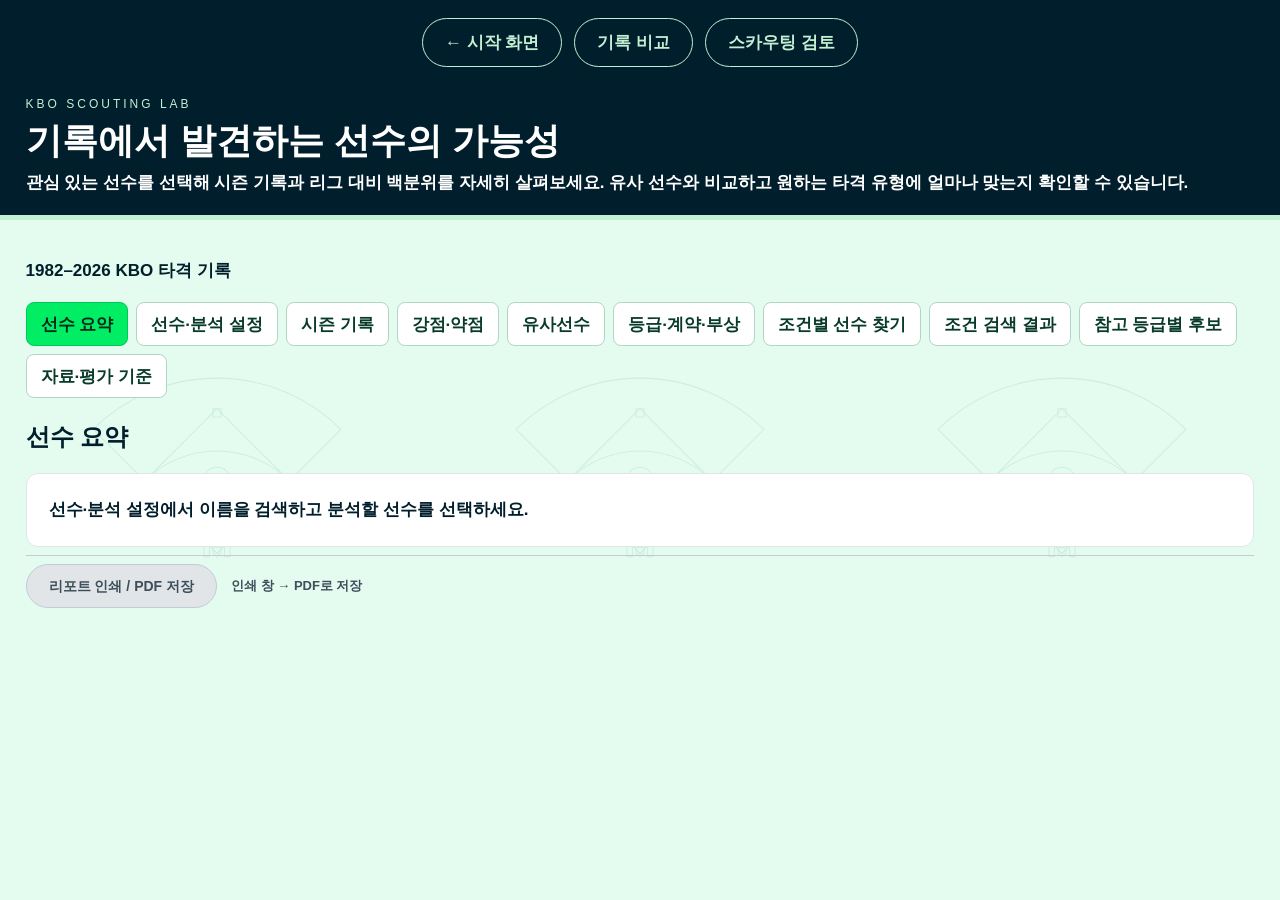
==== kbo_comparison/legacy-dashboard.html @ 9394815d "Consolidate scouting into discovery and evaluation" ====
<!doctype html><html lang="ko"><head><meta charset="utf-8"><meta name="viewport" content="width=device-width,initial-scale=1"><title>KBO 스카우팅 랩</title><link rel="stylesheet" href="dashboard.css?v=readable-lab"><link rel="stylesheet" href="mongodb-theme.css?v=qualification-grade">
  <link rel="stylesheet" href="button-hover.css?v=hover-45">
<link rel="stylesheet" href="page-navigation.css">
</head><body class="scouting-lab">
<header class="masthead"><div><nav class="home-navigation" aria-label="화면 이동"><a href="index.html">← 시작 화면</a><a href="index.html#comparison-start">기록 비교</a><a href="scouting-portfolio.html">스카우팅 검토</a></nav><span class="eyebrow">KBO SCOUTING LAB</span><h1>기록에서 발견하는 선수의 가능성</h1><p>관심 있는 선수를 선택해 시즌 기록과 리그 대비 백분위를 자세히 살펴보세요. 유사 선수와 비교하고 원하는 타격 유형에 얼마나 맞는지 확인할 수 있습니다.</p></div></header>
<main><p id="status" role="status">자료 불러오는 중</p><div class="criteria-grid criteria-summary"><section class="panel data-criteria"><h2>자료·평가 기준</h2><div id="audit"></div><p id="season-note" class="hint"></p><p>자체 참고 평가 · 공식 등급·미래 예측 아님</p><p><strong>—</strong> 평가값 없음 · 비교 표본·원자료 부족 등 원인별 안내</p></section>
<section class="panel formula-quick"><h2>지표·평균 요약</h2><ul><li><strong>OPS</strong> 출루율+장타율 · 리그 대비 OPS 지수 평균 <strong>100</strong></li><li><strong>백분위</strong> 비교군 내 순위 · <strong>50</strong>은 중간 · K%는 낮을수록 유리 · 소타석 선수는 점선 참고 표시</li><li><strong>평균 타석</strong> 해당 시즌 규정타석 충족 타자들의 평균</li><li><strong>wRC</strong> 득점 생산 추정치 · 공식값·wRC+ 아님</li></ul><a href="docs/계산기준.html" target="_blank" rel="noopener">자세한 산식·자료 기준 ↗</a></section></div><nav class="tabs" aria-label="분석 화면"><button id="tab-player" aria-pressed="true">선수 대시보드</button><button id="tab-finder" aria-pressed="false">조건별 선수 찾기</button></nav>
<section id="player-page"><div id="selected-group"></div><form id="controls" class="panel filters"><label>시즌<select id="year"></select></label><div class="lab-search"><label for="search">이름 검색</label><input type="search" id="search" placeholder="선수 이름" autocomplete="off" aria-controls="lab-search-results"><div id="lab-search-results" hidden></div><p id="lab-search-note" class="hint" role="status" hidden></p></div><select id="player" hidden aria-label="선택 선수"></select><label>비교 시대<select id="era"><option value="season">동일 시즌</option><option value="all">전체 시대</option></select></label><label>비교 집단<select id="group"><option value="all">전체 타자</option><option value="age">동일 연 나이</option><option value="position">동일 포지션</option><option value="both">동일 연 나이·포지션</option></select></label><label>비교군 최소 타석<input id="minpa" type="number" min="1" max="1000" step="1" required aria-describedby="minpa-guide"></label><p id="minpa-guide" class="hint"></p></form>
<p class="hint age-guide">나이: 연 나이 = 시즌 연도 − 출생 연도 · 생일을 반영한 만 나이 아님</p>
<form id="fit-controls" class="panel fit-controls"><h2>맞춤 타격 적합도</h2><p>중요한 타격 지표에 비중을 주어 선택 선수 비교 · 기본 비교 순서 유지</p><label>비교 목적<select id="fit-preset"><option value="balanced">균형</option><option value="onbase">출루 중심</option><option value="power">장타 중심</option><option value="strikeout">삼진 억제 중심 · K%</option><option value="walk">볼넷 중심 · BB%</option><option value="speed">도루 중심 · SB/PA</option><option value="custom">직접 설정</option></select></label><div id="fit-weights" class="fit-weights"></div><p class="hint">계산: Σ(5각형 지표별 백분위 × 비중) ÷ 비중 합계 · 비중 0은 제외 · 100점 만점의 자체 참고 점수 · 80점 ≠ 성공 확률 80% · 공식 등급·영입 추천 아님</p></form>
<div id="report" aria-live="polite"></div><div class="actions report-export"><button class="button-primary" id="print" type="button">리포트 인쇄 / PDF 저장</button><span>인쇄 창 → PDF로 저장</span></div></section>
<section id="finder-page" hidden><div class="panel finder-intro"><h2>조건별 선수 찾기</h2><p>아직 비교할 선수를 정하지 않았다면 나이·타석·성적으로 후보 탐색 → 보기 버튼으로 상세 리포트 이동</p><p class="hint">선택 선수 비교만 필요하면 선수 대시보드 사용 · 가격 대비 저평가 판정 기능 아님</p><p>나이: 연 나이 = 시즌 연도 − 출생 연도 · 생일을 반영한 만 나이 아님</p></div><section class="panel" id="grade-finder">
<h2>타격 참고 등급으로 선수 찾기</h2>
<div class="filters">
<label>등급 검색 시즌<select id="grade-year"></select></label>
<label>타격 참고 등급<select id="grade-filter"></select></label>
</div>
<div id="grade-results" aria-live="polite"></div>
</section><form id="finder" class="panel filters"><label>시즌<select id="find-year"></select></label><label>최소 나이 (연 나이)<input id="age-min" type="number" min="0" max="80" step="1" placeholder="제한 없음"></label><label>최대 나이 (연 나이)<input id="age-max" type="number" min="0" max="80" step="1" placeholder="제한 없음"></label><label>구단<select id="find-team"></select></label><label>포지션<select id="find-position"></select></label><label>최소 타석<input id="find-pa" type="number" min="1" max="1000" step="1" required></label><label>최소 상대 OPS 지수<input id="find-index" type="number" min="0" max="1000" value="100" required></label><label>최소 성장률 (%)<input id="find-growth" type="number" min="-100" max="10000" step="any" placeholder="제한 없음"></label><label>생산성 비중<input id="weight-production" type="number" min="0" max="10" step="1" value="2" required></label><label>성장률 비중<input id="weight-growth" type="number" min="0" max="10" step="1" value="1" required></label><button type="submit">후보 탐색</button></form><p class="hint">자체 점수=(생산성 백분위×비중+성장률 백분위×비중)/비중 합계. 모집단: 시즌 전체 최소타석 충족 선수 · 양수 비중 지표 결측 시 제외 · 가격 대비 저평가 판정 제외</p><div id="candidates" aria-live="polite"></div></section>
</main><div id="chart-tooltip" role="tooltip" hidden></div><script src="data.js"></script><script src="metadata.js"></script><script src="position-data.js"></script><script src="core.js?v=qualification-grade"></script><script src="repository.js"></script><script src="analytics.js?v=shared-fit-five"></script><script src="charts.js?v=unified-radar"></script><script src="scouting.js"></script><script src="parks.js"></script><script src="contract-data.js"></script><script src="scouting-context.js?v=unified-radar"></script><script src="scouting-observations.js"></script><script src="dashboard.js?v=keyboard-search-comparison"></script><script src="page-navigation.js"></script></body></html>
---- kbo_comparison/dashboard.css ----
:root{font-family:system-ui,-apple-system,sans-serif;color:#18372b;background:#f3f6f2;line-height:1.65}*{box-sizing:border-box}body{margin:0}.masthead{background:#123d2c;color:#fff;border-bottom:5px solid #c9a654}.masthead>div{max-width:1200px;padding:40px 22px;margin:auto}.masthead a{color:#ebd49f}.eyebrow{display:block;letter-spacing:.25em;font-size:12px;margin-top:28px;color:#e2c77b}h1{font-size:clamp(30px,5vw,49px);line-height:1.25;margin:12px 0}h2{font-size:22px}h3{font-size:18px}main{max-width:1200px;padding:20px;margin:auto}.panel{background:#fff;border:1px solid #d6e1d8;border-radius:14px;padding:22px;margin:16px 0;min-width:0}a{color:#176143}label{display:flex;flex-direction:column;gap:5px;font-size:14px;font-weight:650;min-width:0}input,select,button{font:inherit;border:1px solid #aabfb0;border-radius:7px;padding:10px;max-width:100%}select{min-width:0;width:100%}button{background:#176143;color:#fff;cursor:pointer}button:disabled{opacity:.5}.filters{display:grid;grid-template-columns:repeat(auto-fit,minmax(175px,1fr));gap:15px;align-items:end}.tabs{display:flex;gap:10px;flex-wrap:wrap;margin:26px 0}.tabs button[aria-pressed=false]{background:#e6eee7;color:#234c36}.actions{display:flex;flex-wrap:wrap;align-items:center;gap:14px}.actions span,.hint{font-size:13px;color:#526a5d}.cards{display:grid;grid-template-columns:repeat(auto-fit,minmax(110px,1fr));gap:10px}.metric{background:#eef5ee;padding:14px;border-radius:8px}.metric strong{display:block;font-size:26px;color:#184c32}.grid{display:grid;grid-template-columns:1fr 1fr;gap:18px}.grid>div{min-width:0}.warning{border-left:4px solid #b18324;background:#fff8e6;padding:12px;font-size:14px}.table-wrap{max-width:100%;overflow:auto}table{width:100%;border-collapse:collapse;white-space:nowrap;font-size:13px}th,td{padding:9px;border-bottom:1px solid #dce6dd;text-align:right}th:first-child,td:first-child{text-align:left}svg{width:100%;display:block;height:auto;max-height:390px}svg text{font-size:12px;fill:#486552}svg [data-tip]:focus{stroke:#c88a1f;stroke-width:3;outline:none}.chart-legend{display:flex;flex-wrap:wrap;gap:10px;font-size:12px}.chart-legend i{display:inline-block;width:10px;height:10px;border-radius:50%;margin-right:5px}.bar-row{display:grid;grid-template-columns:minmax(80px,1fr) 2fr 42px;gap:10px;align-items:center;margin:14px 0;font-size:13px}.bar-track{height:15px;position:relative;background:#e9f0eb;border-radius:5px}.bar-track i{position:absolute;height:100%;border-radius:4px}.bar-track b{position:absolute;height:100%;border-left:1px solid #738578}.bar-row strong{text-align:right}.report-notes{border-left:4px solid #c9a654;padding-left:18px}.candidate-grid{display:grid;grid-template-columns:repeat(auto-fit,minmax(240px,1fr));gap:12px}summary{cursor:pointer;font-weight:700}#chart-tooltip{position:fixed;z-index:1000;pointer-events:none;bottom:18px;left:50%;transform:translateX(-50%);width:max-content;max-width:90vw;background:#143e2e;color:white;padding:12px 18px;border-radius:8px;box-shadow:0 4px 16px #0003;font-size:14px}button:focus-visible,a:focus-visible,input:focus-visible,select:focus-visible{outline:3px solid #b68c32;outline-offset:3px}[hidden]{display:none!important}p,li{overflow-wrap:anywhere}@media(max-width:720px){.grid{grid-template-columns:1fr}main{padding:12px}.panel{padding:15px}.masthead>div{padding:25px 18px}.filters{grid-template-columns:1fr 1fr}svg text{font-size:14px}}@media(max-width:400px){.filters{grid-template-columns:1fr}}@media print{@page{size:A4;margin:12mm}body{background:white;font-size:10pt}.masthead,.tabs,.actions,#controls,#finder-page,main>details,#status,#chart-tooltip{display:none!important}#player-page{display:block!important}main{max-width:none;padding:0}.panel{border:0;padding:8px 0;margin:8px 0}.cards,.grid{break-inside:avoid}svg{max-height:230px}.table-wrap{overflow:visible}table{white-space:normal;font-size:8pt}th,td{padding:4px}.metric{padding:6px}.metric strong{font-size:18px}.chart-legend{font-size:8pt}button{display:none}*{-webkit-print-color-adjust:exact;print-color-adjust:exact}}

.home-navigation{display:flex;flex-wrap:wrap;gap:12px}.home-navigation a{display:inline-flex;padding:8px 14px;border:1px solid #c9a654;border-radius:8px;text-decoration:none;font-weight:700}

/* Wide scouting canvas: key report panels sit side by side on desktop. */
main{max-width:1720px}
#report{display:grid;grid-template-columns:repeat(12,minmax(0,1fr));gap:16px;align-items:start}
#report>.panel{grid-column:span 6;margin:0}
#report>.report-head,#report>.report-comparison,#report>.context-card{grid-column:1/-1}
#report>.report-head{border-top:3px solid #c9a654}
.report-head .cards{grid-template-columns:repeat(auto-fit,minmax(140px,1fr))}
.benchmark{display:block;color:#526a5d;font-size:12px;line-height:1.4;margin-top:5px}
.metric-notes{margin-top:14px;padding:0 12px;border:1px solid #dce6dd;border-radius:8px;font-size:13px}
.metric-notes summary{padding:8px 0}
.scout-player-grid{display:grid;grid-template-columns:repeat(2,minmax(0,1fr));gap:12px}
.compare-player-card{min-width:0;border:1px solid #d6e1d8;border-radius:12px;padding:15px;background:#f7faf7}
.compare-player-card.is-primary{border:3px solid #c39a3a;background:#fff9e9;box-shadow:0 4px 14px #a47d2426}
.compare-player-heading{display:grid;gap:6px;margin-bottom:12px}
.compare-player-heading strong{font-size:17px;overflow-wrap:anywhere}
.role-pill{width:max-content;max-width:100%;padding:3px 9px;border-radius:20px;background:#e5eee7;color:#315b42;font-size:12px;font-weight:800}
.is-primary .role-pill{background:#c49a3a;color:#fff}
.compare-player-metrics{display:grid;grid-template-columns:repeat(4,minmax(0,1fr));gap:8px}
.compare-player-metrics>div{min-width:0;padding:9px;background:#fff;border-radius:7px}
.compare-player-metrics small,.compare-player-metrics strong,.compare-player-metrics span{display:block;overflow-wrap:anywhere}
.compare-player-metrics small,.compare-player-metrics span{font-size:11px;color:#526a5d}
.compare-player-metrics strong{font-size:18px;color:#184c32}
.compare-player-score-title{margin:13px 0 7px;font-size:12px;font-weight:800;color:#526a5d}
.compare-player-scores{display:grid;gap:5px;padding:10px;background:#fff;border-radius:8px}
.compare-score-row{display:grid;grid-template-columns:minmax(74px,1fr) 2fr 34px;gap:8px;align-items:center;font-size:12px}
.compare-score-row strong{text-align:right;color:#184c32}
.compare-score-track{height:8px;border-radius:8px;background:#e9f0eb;overflow:hidden}
.compare-score-track i{display:block;height:100%;border-radius:8px;background:#528769}
.is-primary .compare-score-track i{background:#bc9131}
.comparison-charts{margin-top:18px}
@media(max-width:1000px){#report>.panel{grid-column:1/-1}main{max-width:820px}}
@media(max-width:680px){.scout-player-grid{grid-template-columns:1fr}.compare-player-metrics{grid-template-columns:repeat(2,minmax(0,1fr))}.report-head .cards{grid-template-columns:repeat(2,minmax(0,1fr))}}

#controls .lab-search { position:relative; min-width:0; align-self:end; }
.lab-search input { width:100%; }
#lab-search-results { position:absolute; z-index:5; top:100%; inset-inline-start:0; width:18rem; max-width:calc(100vw - 3rem); max-height:16rem; container-type:inline-size; overflow:auto; padding:4px; background:#fff; border:1px solid #aabfb0; border-radius:8px; }
#lab-search-results button { display:block; width:100%; white-space:nowrap; text-align:start; margin-block:2px; padding:3.2px 6.4px; font-size:13px; font-size:min(13px, calc((100cqw - 16px) / var(--label-width))); line-height:18px; }
#lab-search-results.other-seasons { max-height:9rem; }
#minpa-guide { grid-column:1/-1; margin:0; }

@media(max-width:720px) {
  #controls .lab-search { grid-column:1/-1; }
  #lab-search-results { max-width:100%; }
}

.comparison-mode { display:flex; align-items:center; flex-wrap:wrap; gap:8px; }
.comparison-charts .radar-comparison { max-width:540px; }
.comparison-charts .radar-comparison text { font-size:17px; }
.comparison-charts .radar-comparison .radar-caption { font-size:14px; }
.comparison-charts .radar-comparison .radar-tick { font-size:11px; }
.comparison-charts th, .comparison-charts td { white-space:normal; vertical-align:top; }
@media print {
  .comparison-mode { display:none; }
  .comparison-charts thead { display:table-header-group; }
  .comparison-charts tr { break-inside:avoid; }
}

.radar-line-guide {
  display:flex;
  flex-wrap:wrap;
  gap:6px 24px;
  padding-inline-start:20px;
}
.radar-line-guide strong { margin-inline-end:4px; }

@media screen {
  .scouting-lab { font-size:17px; }
  .scouting-lab main h2 { font-size:24px; }
  .scouting-lab main h3 { font-size:20px; }
  .scouting-lab main th, .scouting-lab main td { font-size:15px; }
  .scouting-lab main .hint,
  .scouting-lab main .benchmark,
  .scouting-lab main .role-pill,
  .scouting-lab main .compare-player-metrics small,
  .scouting-lab main .compare-player-metrics span { font-size:15px; line-height:1.55; }
  .scouting-lab .compare-player-heading strong,
  .scouting-lab .compare-player-metrics strong { font-size:20px; }
  .scouting-lab .comparison-charts p { margin-block:6px; }
}
---- kbo_comparison/mongodb-theme.css ----
/* Shared visual theme based on ../DESIGN-mongodb.md.
   Soft green accents; MongoDB green pill actions; local font fallbacks. */
:root {
  --brand-accent: #c3f0d2;
  --brand-green: #00ed64;
  --brand-green-dark: #00684a;
  --brand-pressed: #008c34;
  --brand-ink: #001e2b;
  --brand-slate: #3d4f5b;
  --brand-surface: #e3fcef;
  --brand-feature: #e3fcef;
  --brand-border: #c1ccd6;
}
body {
  font-family: "Euclid Circular A", -apple-system, BlinkMacSystemFont,
    "Apple SD Gothic Neo", "Malgun Gothic", "Segoe UI", sans-serif;
  font-weight: 500;
  line-height: 1.6;
  color: var(--brand-ink);
}
body:not(.intro-active):not(.intro-opening) {
  min-height: 100vh;
  background-color: var(--brand-surface);
  background-image: url('assets/baseball-field-pattern.svg');
  background-size: 520px 520px;
  background-position: center top;
}
h1, h2, h3, h4, strong, th { font-weight: 800; }
label, legend, summary, .badge, .role-pill { font-weight: 700; }
td { font-weight: 600; font-variant-numeric: tabular-nums; }
p, .hint, .benchmark, .actions span, .metric-notes {
  font-weight: 500;
  line-height: 1.65;
}
.hint, .benchmark, .actions span, .meta-grid small,
.compare-player-metrics small, .compare-player-metrics span,
.compare-player-score-title { color: var(--brand-slate); }
.metric small, .compare-player-metrics small { font-weight: 700; }
.metric strong, .compare-player-metrics strong, .compare-score-row strong {
  color: var(--brand-ink);
  font-weight: 800;
}
svg text { font-weight: 600; }

/* Default actions include buttons rendered by app.js and dashboard.js. */
button, .button-primary, a.intro-start {
  background: var(--brand-green);
  color: var(--brand-ink);
  border: 1px solid var(--brand-green-dark);
  border-radius: 9999px;
  padding: 10px 22px;
  min-height: 44px;
  font-family: inherit;
  font-size: 14px;
  font-weight: 700;
  line-height: 1.3;
  text-decoration: none;
  cursor: pointer;
}
button:active:not(:disabled), .button-primary:active, a.intro-start:active {
  background: var(--brand-pressed);
  color: #fff;
}
button.secondary, .home-navigation a, .tabs button[aria-pressed=false] {
  background: #fff;
  color: var(--brand-ink);
  border: 1px solid var(--brand-border);
  border-radius: 9999px;
  padding: 10px 22px;
  min-height: 44px;
  font-weight: 700;
}
button.chip {
  background: var(--brand-accent);
  color: var(--brand-green-dark);
  border-color: var(--brand-green-dark);
  padding: 8px 14px;
}
th button {
  background: transparent;
  color: var(--brand-green-dark);
  border: 0;
  padding: 6px 4px;
  font-weight: 800;
}
button:disabled {
  background: #e1e5e8;
  color: var(--brand-slate);
  border-color: #c1ccd6;
  opacity: 1;
  cursor: not-allowed;
}
button:focus-visible, a:focus-visible, input:focus-visible,
select:focus-visible, summary:focus-visible {
  outline: 3px solid var(--brand-green-dark);
  outline-offset: 3px;
}
.intro-start:focus-visible, .masthead a:focus-visible { outline-color: #fff; }
input, select { color: var(--brand-ink); font-weight: 600; }
input:not([type=checkbox]), select { background: #fff; min-height: 44px; }
input[type=checkbox] { accent-color: var(--brand-green-dark); }

.panel { border-color: #e1e5e8; border-radius: 12px; box-shadow: none; }
.badge { border-radius: 9999px; }
.badge.neutral, .role-pill {
  background: var(--brand-accent);
  color: var(--brand-green-dark);
  border-color: var(--brand-accent);
}
.target-card, #target>p, .metric, .scout-summary div {
  background: var(--brand-feature);
}
.position-filter input:checked+span:not(.club-label) {
  background: var(--brand-accent);
  color: var(--brand-ink);
  border-color: var(--brand-green-dark);
  font-weight: 800;
}
.position-filter input[name$="-position"]:is([value="IF"], [value="OF"])+span:not(.club-label) {
  background: #f3eafb;
  border-color: #a782bf;
  color: #542974;
}
.position-filter input[name$="-position"]:is([value="IF"], [value="OF"]):checked+span:not(.club-label) {
  background: #6b368d;
  border-color: #6b368d;
  color: #fff;
}
.position-filter input[name$="-position"]:is([value="IF"], [value="OF"])+span::before {
  content: '▦';
  margin-inline-end: 0.35em;
}
.position-filter input:focus-visible+span {
  outline: 3px solid var(--brand-green-dark);
}
.compare-player-card { background: #f9fbfa; border-color: var(--brand-border); }
.compare-player-card.is-primary {
  background: var(--brand-feature);
  border-color: var(--brand-green-dark);
  box-shadow: none;
}
.is-primary .role-pill {
  background: var(--brand-accent);
  color: var(--brand-ink);
}
.is-primary .compare-score-track i { background: var(--brand-green-dark); }
#report>.report-head { border-top-color: var(--brand-accent); }
.report-notes { border-left-color: var(--brand-accent); }
.report-head .eyebrow { color: var(--brand-green-dark); }
.masthead { background: var(--brand-ink); border-bottom-color: var(--brand-accent); }
.masthead .home-navigation a {
  background: transparent;
  color: var(--brand-accent);
  border-color: var(--brand-accent);
}
.intro-kicker, .masthead .eyebrow { color: var(--brand-accent); }
.intro-content p, .intro-caption { font-weight: 600; }
/* Club colors are mixed with white by dashboard.js; text stays dark. */
#report>.report-head.team-scout-card,
.compare-player-card.team-scout-card,
.compare-player-card.team-scout-card.is-primary {
  background: var(--scout-club-soft);
  border-color: var(--scout-club-line);
  color: var(--brand-ink);
}
.team-scout-card .role-pill,
.team-scout-card.is-primary .role-pill {
  background: var(--scout-club-badge);
  color: var(--brand-ink);
}
.team-scout-card .metric,
.team-scout-card .metric-notes { background: #fff; }
.team-scout-card .eyebrow { color: var(--brand-slate); }
.team-scout-card .compare-score-track i { background: var(--scout-club-color); }
.compare-player-card.team-scout-card.is-primary {
  outline: 2px solid var(--brand-ink);
  outline-offset: 2px;
}
@media print {
  body:not(.intro-active):not(.intro-opening) { background: #fff; }
  .panel { border: 0; }
  .compare-player-card { break-inside: avoid; }
}
/* Wide comparison workspace; detailed reports read vertically. */
main, .masthead>div { max-width:none; width:100%; padding-left:clamp(12px,2vw,36px); padding-right:clamp(12px,2vw,36px); }
.intro-content { width:100%; }
.intro-content h1 { max-width:none; font-size:clamp(22px,4.3vw,70px); }
.masthead h1 { font-size:clamp(20px,3.5vw,49px); }
#browse-year-options { display:block!important; width:100%; }
.decade-row { display:flex; gap:16px; align-items:center; width:100%; padding:10px 0; border-bottom:1px solid #c3f0d2; }
.decade-row>strong { flex:0 0 78px; }
.decade-row>div { display:flex; flex-wrap:wrap; gap:7px; }
input[data-rec-id] { width:28px; height:28px; cursor:pointer; vertical-align:middle; }
td:has(input[data-rec-id]) { padding:14px 18px; }
#report>.panel, #report>.peer-report { grid-column:1/-1; }
.peer-report { display:grid; grid-template-columns:minmax(0,1fr); gap:16px; border-top:4px solid #00684a; padding-top:24px; min-width:0; }
.peer-report>.panel { margin:0; }
@media(max-width:600px) { .decade-row { align-items:flex-start; gap:6px; } .decade-row>strong { flex-basis:66px; font-size:13px; } }
.report-assessment .grid, .report-trend .grid, .report-similar .grid { grid-template-columns:minmax(0,1fr); }
@media print { main { padding:0; } .peer-report { break-before:page; } }
/* Club names: saturated lettering with a fine black outline on pale fills. */
.team-name,
.position-filter .club-label,
.position-filter input:checked+.club-label,
.club-badge {
  color: var(--scout-club-color, var(--club-color, #526b60));
  font-weight: 800;
  -webkit-text-stroke: .35px #000;
  paint-order: stroke fill;
  text-shadow: .2px 0 #000, -.2px 0 #000, 0 .2px #000, 0 -.2px #000;
}
.position-filter .club-label,
.position-filter input:checked+.club-label,
.club-badge {
  background: #fff;
  background: color-mix(in srgb, var(--club-color, #526b60) 12%, white);
}
/* Each player's detailed sections use the same pale club palette as their card. */
#report .panel.team-scout-card {
  background: var(--scout-club-soft);
  border: 1px solid var(--scout-club-line);
  border-top: 4px solid var(--scout-club-line);
  color: var(--brand-ink);
}
#report .panel.team-scout-card .table-wrap,
#report .panel.team-scout-card .grid>div {
  background:#fff;
  border-radius:8px;
  padding:12px;
}
.radar-method { margin-top:14px; padding:12px; border:1px solid var(--brand-border); border-radius:8px; background:#fff; font-size:13px; color:var(--brand-ink); }
.radar-method dl { display:grid; grid-template-columns:repeat(2,minmax(0,1fr)); gap:10px; }
.radar-method dt { font-weight:800; }
.radar-method dd { margin:2px 0 0; }
.radar-method p { margin:8px 0 0; }
@media screen and (min-width:1001px) {
  #report>:is(.report-assessment,.report-trend,.report-similar,.report-notes,.context-card) { grid-column:span 6; }
  .peer-report { grid-template-columns:repeat(2,minmax(0,1fr)); align-items:start; }
  .peer-report>.report-head { grid-column:1/-1; }
}
@media(max-width:600px) { .radar-method dl { grid-template-columns:1fr; } }
/* Match each numbered section across players: 1/1, then 2/2. */
#report>.report-comparison-row { grid-column:1/-1; display:grid; grid-template-columns:repeat(var(--report-columns),minmax(0,1fr)); gap:16px; align-items:stretch; min-width:0; }
.report-player-cell { display:flex; flex-direction:column; min-width:0; }
.report-player-label { background:var(--scout-club-soft); border:1px solid var(--scout-club-line); border-radius:10px 10px 0 0; padding:12px; font-weight:800; }
.report-player-cell>.panel { flex:1; margin:0; border-radius:0 0 12px 12px; min-width:0; }
.report-player-cell h2 { font-size:20px; }
@media(max-width:720px) { #report>.report-comparison-row { grid-template-columns:1fr; } }
@media print { #report>.report-comparison-row { grid-template-columns:repeat(2,minmax(0,1fr)); } }
#report>.shared-park { grid-column:1/-1; border-top:4px solid var(--brand-accent); }
.shared-park .cards { grid-template-columns:repeat(auto-fit,minmax(180px,1fr)); }
#report>.shared-method { grid-column:1/-1; background:#fff; border-top:4px solid var(--brand-accent); }
.shared-method .radar-method { margin:0; border:0; padding:0; }
.shared-method .radar-method>strong { display:none; }
/* Bold explanatory copy across record and scouting views. */
p, li, .hint, .benchmark, .actions span, .metric-notes,
.meta-grid small, .compare-player-metrics small,
.compare-player-metrics span, .compare-player-score-title,
.radar-method dd, .chart-legend, .bar-row, #status,
.intro-content p, .intro-caption { font-weight:700; }
svg text { font-weight:700; }
.contract-detail { margin-top:14px; padding:14px; border:1px solid var(--scout-club-line,var(--brand-border)); border-radius:10px; background:#fff; }
.contract-detail h3 { margin:0 0 8px; }
.contract-detail p { margin:7px 0; }
.contract-source { font-size:12px; overflow-wrap:anywhere; }
.direct-player-search { margin:24px 0; position:relative; }
.direct-player-search>label { display:block; margin:0 0 8px; }
.direct-player-search>#search { width:100%; max-width:720px; min-height:50px; }
.name-suggestions { width:100%; max-width:720px; max-height:330px; overflow:auto; background:#fff; border:1px solid var(--brand-border); border-radius:12px; margin-top:6px; }
button.name-suggestion { display:flex; flex-wrap:wrap; gap:8px 18px; align-items:center; justify-content:space-between; width:100%; border:0; border-bottom:1px solid #e1e5e8; border-radius:0; background:#fff; color:var(--brand-ink); padding:14px 16px; text-align:left; }
.name-suggestion span { font-size:12px; color:var(--brand-slate); }
.direct-selection { display:flex; align-items:center; flex-wrap:wrap; gap:14px; padding:14px; margin-top:12px; background:var(--brand-feature); border-radius:12px; }
.direct-selection[hidden], .name-suggestions[hidden], #player[hidden] { display:none; }
.direct-selection label { margin:0; }
.radar-legend { margin:12px 0; gap:12px 22px; font-size:18px; font-weight:800; line-height:1.6; }
.radar-legend span { display:inline-flex; align-items:center; }
.radar-legend i { width:14px; height:14px; flex-shrink:0; }
.contract-changes { margin-top:14px; padding:14px; border-left:4px solid var(--brand-green-dark); background:#fff; border-radius:8px; }
.contract-changes h3 { margin-top:0; }
/* Show complete field motifs instead of clipped repeating tiles. */
body:not(.intro-active):not(.intro-opening) {
  background-image:url('assets/baseball-field-pattern.svg'),url('assets/baseball-field-pattern.svg'),url('assets/baseball-field-pattern.svg');
  background-repeat:no-repeat;
  background-size:28vw 28vw;
  background-position:left 3vw center,center center,right 3vw center;
  background-attachment:fixed;
}
.season-name-layout { display:grid; grid-template-columns:minmax(0,2fr) minmax(280px,1fr); gap:20px; align-items:start; }
.season-name-layout .direct-player-search { margin:22px 0 12px; min-width:0; }
.season-name-layout #browse-years { min-width:0; }
table.similar-compact { width:100%; table-layout:fixed; font-size:12px; background:#fff; }
.similar-compact th,.similar-compact td { padding:9px 4px; overflow:hidden; text-overflow:ellipsis; white-space:nowrap; }
.similar-compact th:first-child,.similar-compact td:first-child { width:46%; }
.similar-compact th:not(:first-child) { width:18%; }
.scouting-source-note { padding:12px; border-radius:8px; background:#fff; margin:10px 0; }
.scouting-source-note p { margin:0 0 10px; }
.scouting-source-note a { font-weight:700; font-size:13px; }
@media(max-width:900px) { .season-name-layout { grid-template-columns:1fr; } .season-name-layout .direct-player-search { margin:0 0 12px; } }
@media(max-width:720px) { body:not(.intro-active):not(.intro-opening) { background-image:url('assets/baseball-field-pattern.svg'); background-size:85vw 85vw; background-position:center center; } }

/* Keep report cells readable on narrow screens and preserve the source row count in PDF. */
#report>.report-comparison-row .grid { grid-template-columns:minmax(0,1fr); }
#report>.report-comparison-row .cards { grid-template-columns:repeat(auto-fit,minmax(min(140px,100%),1fr)); }
@media print {
  #report { display:block; }
  #report>.report-comparison-row { grid-template-columns:repeat(var(--report-columns),minmax(0,1fr)); gap:8px; }
  #selected-group { display:none; }
  .report-player-label { break-after:avoid; }
  .report-player-cell { display:block; }
}

/* Calculation references stay open; actions follow the completed report. */
.criteria-grid { display:grid; grid-template-columns:repeat(2,minmax(0,1fr)); gap:18px; align-items:start; }
.criteria-grid>.panel { margin:0; }
.criteria-grid table { white-space:normal; table-layout:fixed; }
.criteria-grid th,.criteria-grid td { overflow-wrap:anywhere; text-align:left; }
.criteria-grid th:first-child,.criteria-grid td:first-child { width:22%; }
.report-export { justify-content:center; margin:28px 0 8px; padding:20px; border-top:1px solid var(--brand-border); }
.home-navigation { justify-content:center; flex-wrap:wrap; }
.intro-content { text-align:center; }
.intro-content h1,.intro-content p { margin-left:auto; margin-right:auto; }
@media(max-width:850px) { .criteria-grid { grid-template-columns:minmax(0,1fr); } }
@media print { .criteria-grid,.report-export { display:none!important; } }

.comparison-heading { display:flex; align-items:center; justify-content:space-between; gap:12px; flex-wrap:wrap; margin-bottom:16px; }
.comparison-heading h2 { margin:0; }
.comparison-heading #scouting-results { margin:0; }
.comparison-heading #scouting-results[hidden] { display:none; }
.comparison-heading #open-scouting { display:inline-flex; align-items:center; text-decoration:none; margin:0; }
.comparison-heading .warning { margin:0; }
.criteria-summary h2 { font-size:19px; margin:0 0 12px; }
.criteria-summary p { margin:8px 0; }
.criteria-summary ul { margin:0 0 12px; padding-left:20px; }
.criteria-summary li { margin:8px 0; }

.sample-tag { display:inline-block; margin:5px 0 0 8px; padding:3px 8px; border:1px dashed currentColor; border-radius:8px; }
.low-sample-note { font-size:.72em; font-weight:700; white-space:nowrap; }

/* Keep the six-axis frame visible even when the selected cohort cannot yield scores. */
.radar-chart { display:block; width:100%; height:auto; max-height:430px; aspect-ratio:480/390; margin:0 auto; }
.radar-chart text { font-size:15px; fill:#18372b; }
.radar-chart .radar-caption { font-size:13px; }
.radar-chart .radar-tick { font-size:10px; fill:#526e61; }
.radar-empty { padding:10px; border:1px dashed #526e61; border-radius:8px; background:#f0f8f3; }
.radar-reset { margin:0 0 12px; font-size:13px; }
.fit-controls>label { max-width:260px; }
.fit-weights { display:grid; grid-template-columns:repeat(6,minmax(0,1fr)); gap:12px; margin-top:12px; }
.fit-results { display:grid; grid-template-columns:repeat(auto-fit,minmax(min(100%,220px),1fr)); gap:12px; }
.fit-result { padding:14px; background:var(--scout-club-soft); border:1px solid var(--scout-club-line); border-radius:10px; min-width:0; }
.fit-result h3 { margin:0 0 8px; overflow-wrap:anywhere; }
.fit-value { display:block; font-size:26px; }
.compare-score-row { grid-template-columns:minmax(100px,1.3fr) 2fr 34px; }
.fit-weights input { width:100%; }
@media(max-width:720px) { .fit-weights { grid-template-columns:repeat(2,minmax(0,1fr)); } }
@media print { .fit-controls,.age-guide,.radar-reset { display:none!important; } .radar-chart { max-height:270px; } }

.shared-method .radar-method,
.shared-method .radar-method dt,
.shared-method .radar-method dd,
.shared-method .radar-method p,
.shared-method > p { font-size:16px; line-height:1.65; }
.shared-method .radar-method dt { font-size:18px; }
---- kbo_comparison/button-hover.css ----
@media screen and (hover: hover) and (pointer: fine) and (prefers-reduced-motion: no-preference) {
  :where(a[href], label:has(input:is([type="checkbox"], [type="radio"]):enabled)) {
    display:inline-block;
  }

  :is(
    button, select, summary:not(.summary-zoom), a[href], [role="button"],
    input:is([type="button"], [type="submit"], [type="reset"], [type="file"]),
    input:is([type="checkbox"], [type="radio"]):not(label *),
    label:has(input:is([type="checkbox"], [type="radio"]):enabled)
  ):not(:disabled, [aria-disabled="true"]) {
    transition:scale 150ms ease-out;
  }

  :is(
    button, select, summary:not(.summary-zoom), a[href], [role="button"],
    input:is([type="button"], [type="submit"], [type="reset"], [type="file"]),
    input:is([type="checkbox"], [type="radio"]):not(label *),
    label:has(input:is([type="checkbox"], [type="radio"]):enabled)
  ):not(:disabled, [aria-disabled="true"]):hover {
    scale:1.045;
  }
}
---- kbo_comparison/page-navigation.css ----
.section-navigation {
  display:flex;
  flex-wrap:wrap;
  gap:8px;
  margin:0 0 20px;
}
.section-navigation a {
  display:inline-flex;
  align-items:center;
  min-height:44px;
  padding:7px 14px;
  border:1px solid #b2d5c6;
  border-radius:8px;
  color:#083b2b;
  background:#fff;
  font-weight:700;
  text-decoration:none;
}
.section-navigation a:hover,
.section-navigation a:focus-visible {
  border-color:#008744;
}
.section-navigation a[aria-current="page"] {
  color:#00291a;
  background:#00ed64;
  border-color:#00c954;
}
.section-page-title {
  margin:0 0 16px;
}
@media screen {
  [data-section-inactive], .section-legacy-tabs { display:none !important; }
}
@media print {
  .section-navigation, .section-page-title, .section-empty { display:none !important; }
}
@media screen {
  .scouting-lab .masthead > div {
    padding-block:18px;
  }
  .scouting-lab .masthead h1 {
    font-size:clamp(22px,3vw,36px);
    margin-block:4px;
  }
  .scouting-lab .masthead p {
    margin-block:6px 0;
  }
  #report > .fit-summary .hint {
    display:none;
  }
}
@media screen {
  #report > .report-head,
  #report > .fit-summary {
    padding:clamp(12px,1.4vw,20px);
  }
  #report > .report-head h2,
  #report > .report-head p,
  #report > .fit-summary h2 {
    margin-block:4px 10px;
  }
  #report > .fit-summary .fit-result {
    display:flex;
    align-items:center;
    flex-wrap:wrap;
    gap:8px 18px;
    padding:8px 12px;
  }
  #report > .fit-summary .fit-result h3 { margin:0; }
  .scouting-lab .report-export {
    justify-content:flex-start;
    margin-block:8px;
    padding:8px 0;
  }
}

#browse-years > #browse-year-options {
  display:grid !important;
  grid-auto-flow:column;
  grid-auto-columns:minmax(132px,1fr);
  overflow-x:auto;
  align-items:start;
  gap:8px;
  margin-top:8px;
}
.season-dropdown {
  min-width:0;
  border:1px solid transparent;
  border-radius:8px;
  background:#fff;
}
.season-dropdown:has(> summary > .decade-selection-count) {
  border-color:#b2d5c6;
}
.season-dropdown > summary {
  cursor:pointer;
  min-height:44px;
  padding:9px 12px;
  color:#083b2b;
  font-weight:700;
}
.season-dropdown > summary > .decade-selection-count {
  margin-inline-start:4px;
  font-size:.85em;
  font-weight:500;
}
.season-dropdown-options {
  display:flex;
  flex-wrap:wrap;
  gap:6px;
  padding:8px;
  border-top:1px solid #b2d5c6;
}
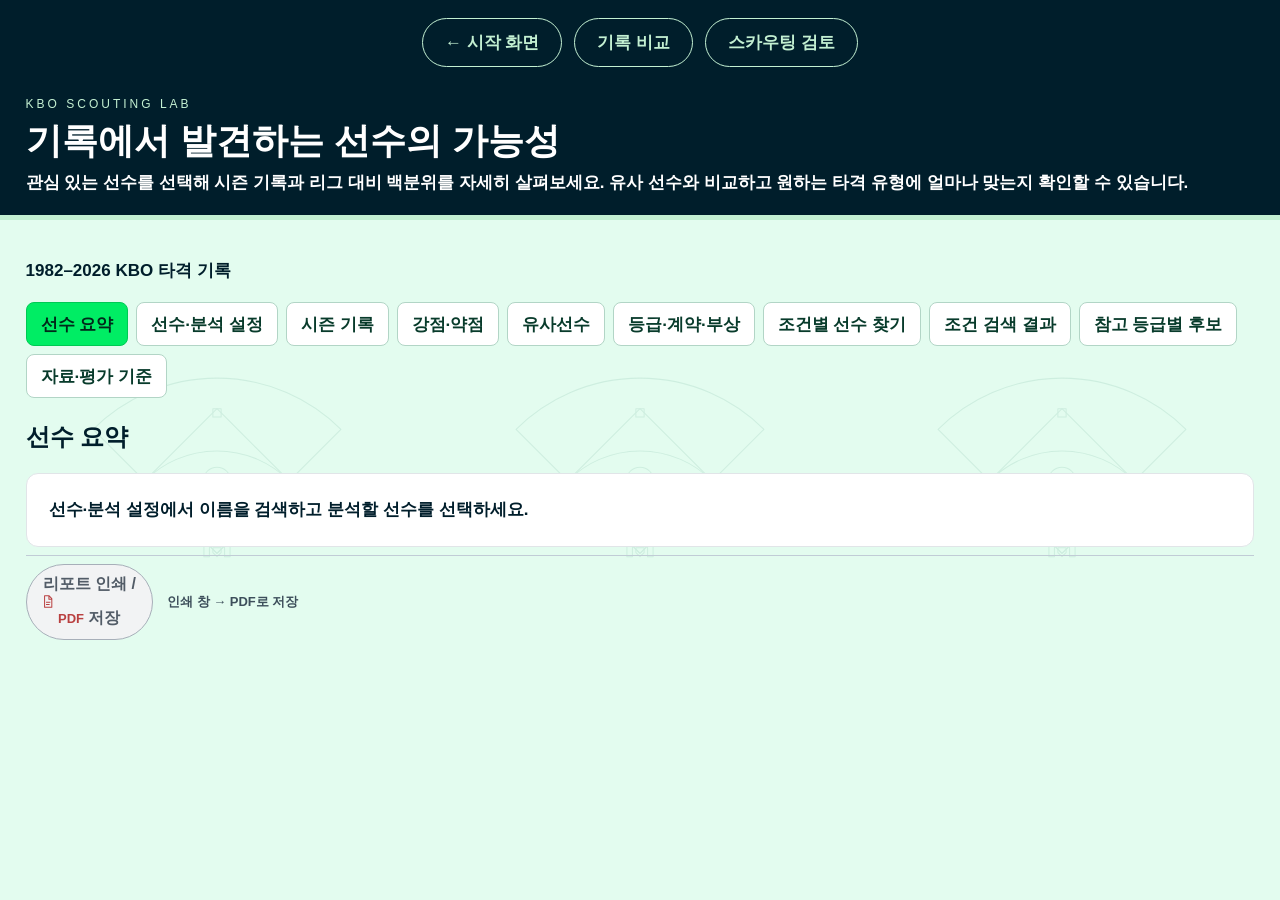
==== commit ee875d3a: "Replace time-machine scouting with decision audits and verified reports" ====
--- a/kbo_comparison/legacy-dashboard.html
+++ b/kbo_comparison/legacy-dashboard.html
@@ -1,6 +1,7 @@
 <!doctype html><html lang="ko"><head><meta charset="utf-8"><meta name="viewport" content="width=device-width,initial-scale=1"><title>KBO 스카우팅 랩</title><link rel="stylesheet" href="dashboard.css?v=readable-lab"><link rel="stylesheet" href="mongodb-theme.css?v=qualification-grade">
   <link rel="stylesheet" href="button-hover.css?v=hover-45">
 <link rel="stylesheet" href="page-navigation.css">
+  <link rel="stylesheet" href="pdf-button.css" media="screen">
 </head><body class="scouting-lab">
 <header class="masthead"><div><nav class="home-navigation" aria-label="화면 이동"><a href="index.html">← 시작 화면</a><a href="index.html#comparison-start">기록 비교</a><a href="scouting-portfolio.html">스카우팅 검토</a></nav><span class="eyebrow">KBO SCOUTING LAB</span><h1>기록에서 발견하는 선수의 가능성</h1><p>관심 있는 선수를 선택해 시즌 기록과 리그 대비 백분위를 자세히 살펴보세요. 유사 선수와 비교하고 원하는 타격 유형에 얼마나 맞는지 확인할 수 있습니다.</p></div></header>
 <main><p id="status" role="status">자료 불러오는 중</p><div class="criteria-grid criteria-summary"><section class="panel data-criteria"><h2>자료·평가 기준</h2><div id="audit"></div><p id="season-note" class="hint"></p><p>자체 참고 평가 · 공식 등급·미래 예측 아님</p><p><strong>—</strong> 평가값 없음 · 비교 표본·원자료 부족 등 원인별 안내</p></section>
@@ -8,7 +9,7 @@
 <section id="player-page"><div id="selected-group"></div><form id="controls" class="panel filters"><label>시즌<select id="year"></select></label><div class="lab-search"><label for="search">이름 검색</label><input type="search" id="search" placeholder="선수 이름" autocomplete="off" aria-controls="lab-search-results"><div id="lab-search-results" hidden></div><p id="lab-search-note" class="hint" role="status" hidden></p></div><select id="player" hidden aria-label="선택 선수"></select><label>비교 시대<select id="era"><option value="season">동일 시즌</option><option value="all">전체 시대</option></select></label><label>비교 집단<select id="group"><option value="all">전체 타자</option><option value="age">동일 연 나이</option><option value="position">동일 포지션</option><option value="both">동일 연 나이·포지션</option></select></label><label>비교군 최소 타석<input id="minpa" type="number" min="1" max="1000" step="1" required aria-describedby="minpa-guide"></label><p id="minpa-guide" class="hint"></p></form>
 <p class="hint age-guide">나이: 연 나이 = 시즌 연도 − 출생 연도 · 생일을 반영한 만 나이 아님</p>
 <form id="fit-controls" class="panel fit-controls"><h2>맞춤 타격 적합도</h2><p>중요한 타격 지표에 비중을 주어 선택 선수 비교 · 기본 비교 순서 유지</p><label>비교 목적<select id="fit-preset"><option value="balanced">균형</option><option value="onbase">출루 중심</option><option value="power">장타 중심</option><option value="strikeout">삼진 억제 중심 · K%</option><option value="walk">볼넷 중심 · BB%</option><option value="speed">도루 중심 · SB/PA</option><option value="custom">직접 설정</option></select></label><div id="fit-weights" class="fit-weights"></div><p class="hint">계산: Σ(5각형 지표별 백분위 × 비중) ÷ 비중 합계 · 비중 0은 제외 · 100점 만점의 자체 참고 점수 · 80점 ≠ 성공 확률 80% · 공식 등급·영입 추천 아님</p></form>
-<div id="report" aria-live="polite"></div><div class="actions report-export"><button class="button-primary" id="print" type="button">리포트 인쇄 / PDF 저장</button><span>인쇄 창 → PDF로 저장</span></div></section>
+<div id="report" aria-live="polite"></div><div class="actions report-export"><button class="pdf-export" id="print" type="button">리포트 인쇄 / <span class="pdf-label"><svg aria-hidden="true" focusable="false" viewBox="0 0 14 18" fill="none" stroke="currentColor" stroke-width="1.4" stroke-linejoin="round"><path d="M2 1h6l4 4v12H2z M8 1v5h4 M4 10h6 M4 13h5"/></svg>PDF</span> 저장</button><span>인쇄 창 → PDF로 저장</span></div></section>
 <section id="finder-page" hidden><div class="panel finder-intro"><h2>조건별 선수 찾기</h2><p>아직 비교할 선수를 정하지 않았다면 나이·타석·성적으로 후보 탐색 → 보기 버튼으로 상세 리포트 이동</p><p class="hint">선택 선수 비교만 필요하면 선수 대시보드 사용 · 가격 대비 저평가 판정 기능 아님</p><p>나이: 연 나이 = 시즌 연도 − 출생 연도 · 생일을 반영한 만 나이 아님</p></div><section class="panel" id="grade-finder">
 <h2>타격 참고 등급으로 선수 찾기</h2>
 <div class="filters">
--- a/kbo_comparison/pdf-button.css
+++ b/kbo_comparison/pdf-button.css
@@ -0,0 +1,17 @@
+button.pdf-export {
+  min-height: 48px;
+  padding: 9px 16px;
+  border: 1px solid var(--control-line, #a7afb9);
+  background: white;
+  color: var(--ink, #20242a);
+  font-size: 1rem;
+}
+button.pdf-export:enabled:hover { background: var(--accent-surface, #eaf0f7); }
+button.pdf-export:disabled { background: var(--surface-muted, #f2f3f4); color: var(--muted, #525c67); }
+.pdf-export .pdf-label { color: #B94040; white-space: nowrap; }
+.pdf-label svg {
+  width: .8em;
+  height: 1em;
+  margin-inline-end: .2em;
+  vertical-align: -.12em;
+}
